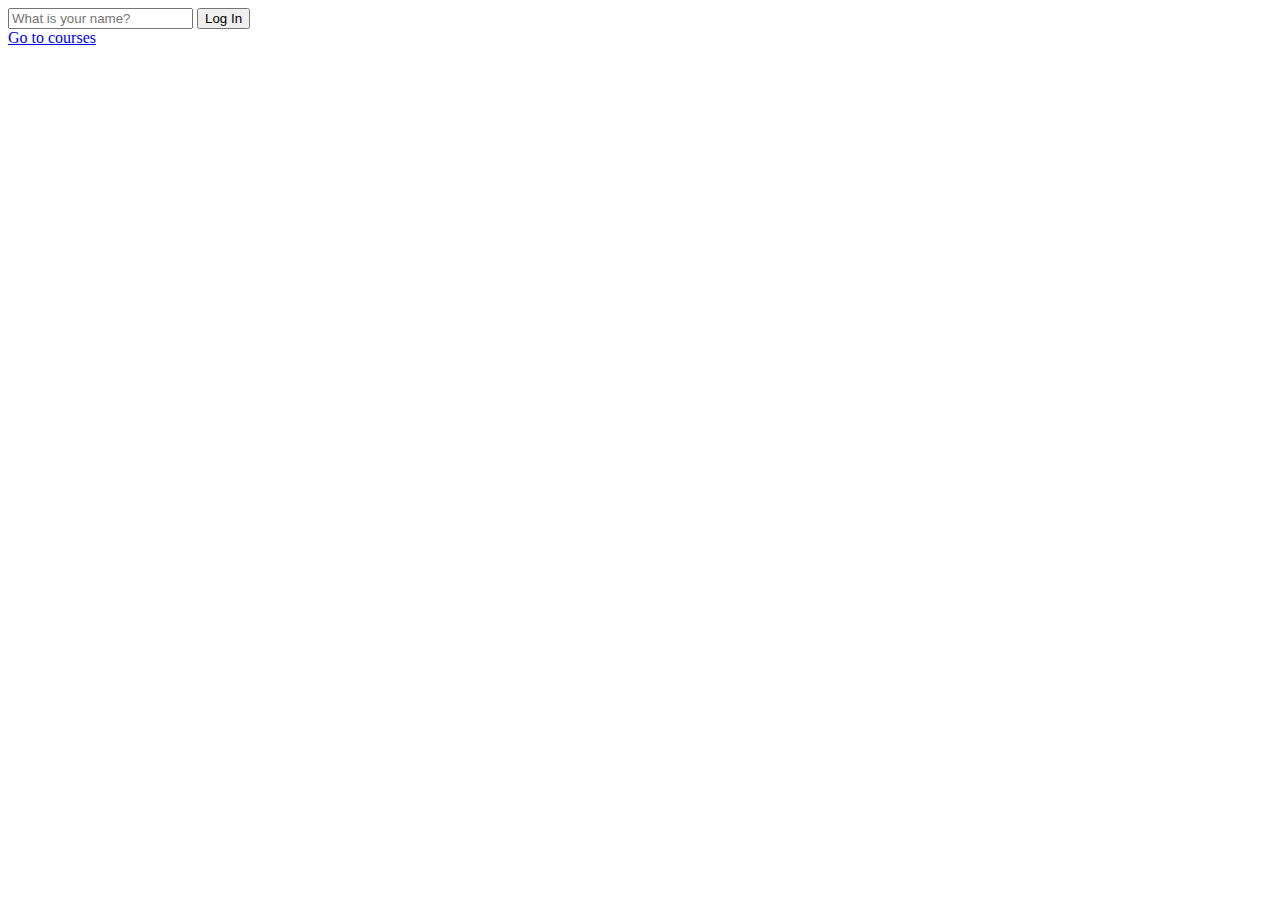
==== Login/index.html @ 40fe1934 "nomad : login form" ====
<!DOCTYPE html>
<html lang="en">
<head>
    <meta charset="UTF-8">
    <meta name="viewport" content="width=device-width, initial-scale=1.0">
    <title>Document</title>
</head>
<body>
    <form id = "login-form">
        <input required maxlength="15" type="text" placeholder="What is your name?">
        <input type="submit" value = "Log In"/>
    </form>
    <a href="https://nomadcoders.co">Go to courses</a>
    <script src = "app.js"></script>
</body>
</html>
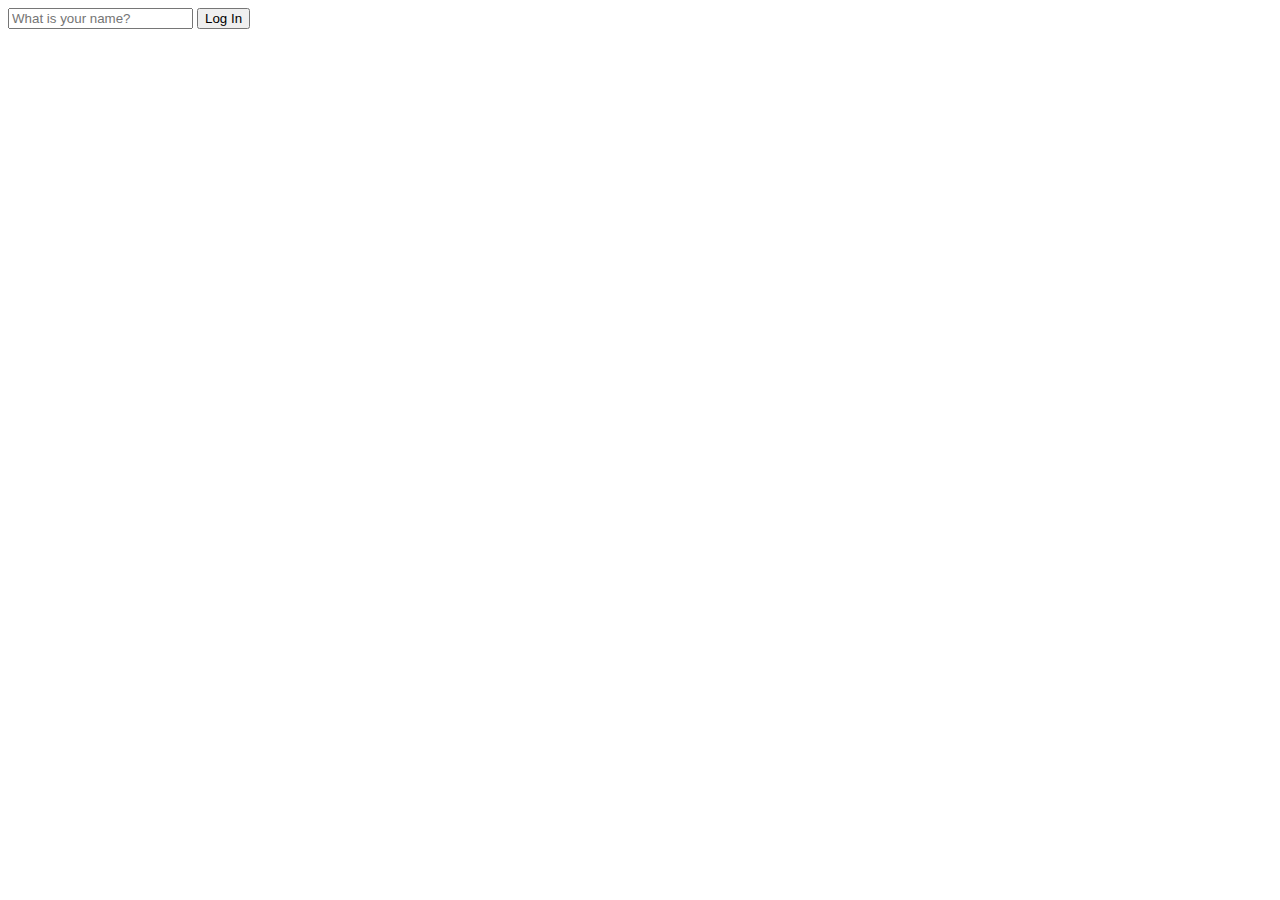
==== commit cace1028: "nomad : login form complete" ====
--- a/Login/index.html
+++ b/Login/index.html
@@ -3,14 +3,16 @@
 <head>
     <meta charset="UTF-8">
     <meta name="viewport" content="width=device-width, initial-scale=1.0">
+    <link rel="stylesheet" href="style.css" />
     <title>Document</title>
 </head>
 <body>
-    <form id = "login-form">
-        <input required maxlength="15" type="text" placeholder="What is your name?">
+    <form id = "login-form" class = "hidden">
+        <input required maxlength="15" type="text" placeholder="What is your name?"/>
         <input type="submit" value = "Log In"/>
     </form>
-    <a href="https://nomadcoders.co">Go to courses</a>
+    <h1 id = "greeting" class = "hidden"></h1>
     <script src = "app.js"></script>
 </body>
+
 </html>--- a/Login/style.css
+++ b/Login/style.css
@@ -0,0 +1,3 @@
+.hidden {
+    display: none;
+}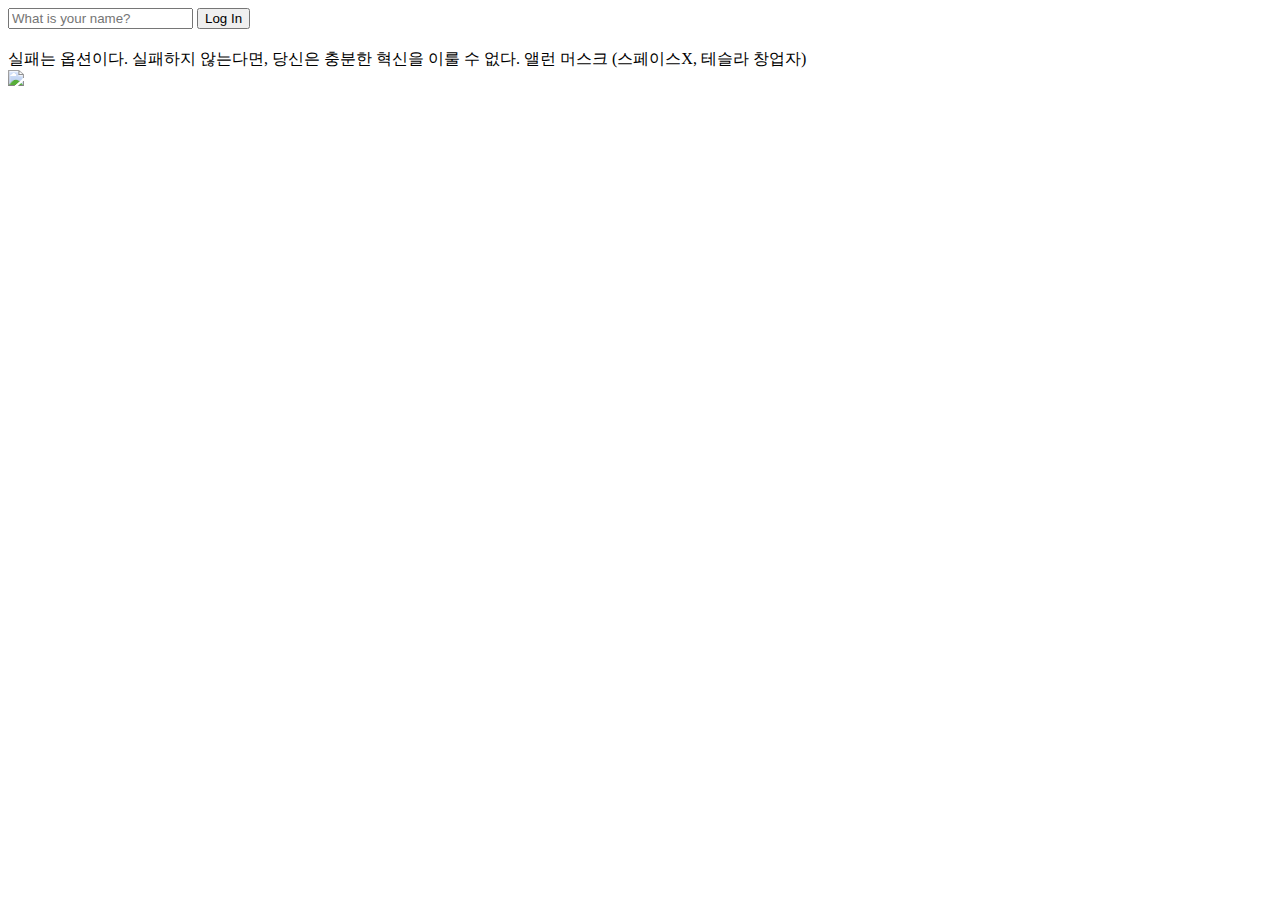
==== commit 3b40513f: "nomad : clock,background,quotes" ====
--- a/Login/index.html
+++ b/Login/index.html
@@ -3,7 +3,7 @@
 <head>
     <meta charset="UTF-8">
     <meta name="viewport" content="width=device-width, initial-scale=1.0">
-    <link rel="stylesheet" href="style.css" />
+    <link rel="stylesheet" href="css/style.css" />
     <title>Document</title>
 </head>
 <body>
@@ -11,8 +11,17 @@
         <input required maxlength="15" type="text" placeholder="What is your name?"/>
         <input type="submit" value = "Log In"/>
     </form>
+    <h2 id = "clock"></h2>
     <h1 id = "greeting" class = "hidden"></h1>
-    <script src = "app.js"></script>
+    <div id="quote">
+        <span></span>
+        <span></span>
+    </div>
+    <script src = "js/greetings.js"></script>
+    <script src = "js/clock.js"></script>
+    <script src = "js/quotes.js"></script>
+    <script src = "js/background.js"></script>
+
 </body>
 
 </html>--- a/Login/css/style.css
+++ b/Login/css/style.css
@@ -0,0 +1,3 @@
+.hidden {
+    display: none;
+}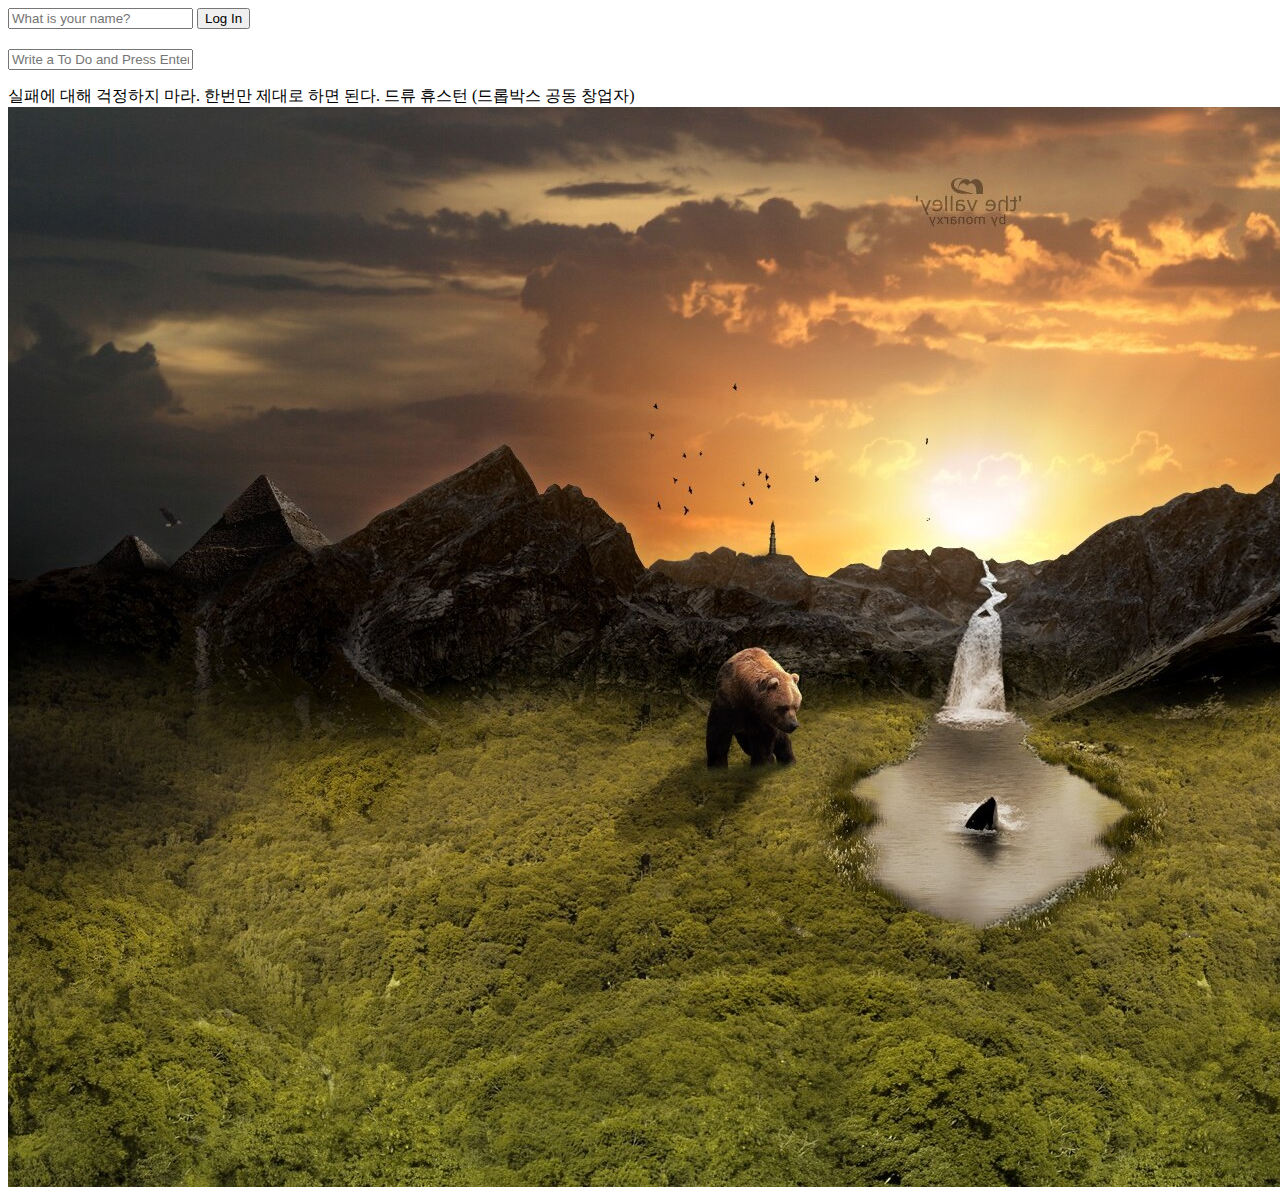
==== commit 4003c5e2: "nomad : crome app" ====
--- a/Login/index.html
+++ b/Login/index.html
@@ -13,7 +13,15 @@
     </form>
     <h2 id = "clock"></h2>
     <h1 id = "greeting" class = "hidden"></h1>
+    <form id = "todo-form">
+        <input type="text" placeholder="Write a To Do and Press Enter" required>
+    </form>
+    <ul id="todo-list"></ul>
     <div id="quote">
+        <span></span>
+        <span></span>
+    </div>
+    <div id="weather">
         <span></span>
         <span></span>
     </div>
@@ -21,6 +29,9 @@
     <script src = "js/clock.js"></script>
     <script src = "js/quotes.js"></script>
     <script src = "js/background.js"></script>
+    <script src = "js/todo.js"></script>
+    <script src = "js/weather.js"></script>
+
 
 </body>
 
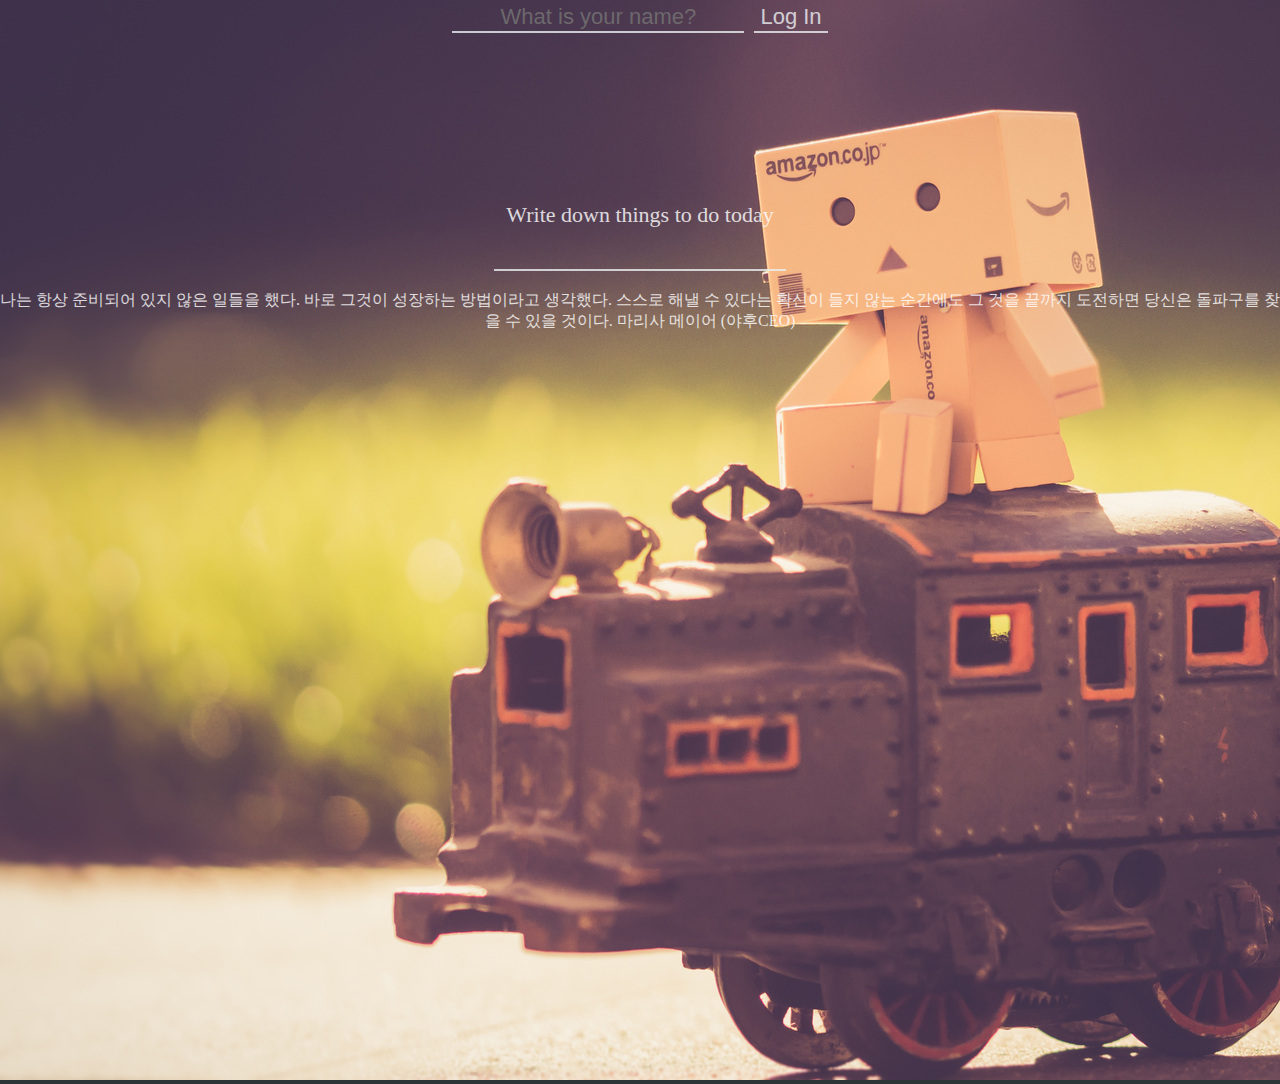
==== commit 32d287f9: "nomad: Datepicker" ====
--- a/Login/index.html
+++ b/Login/index.html
@@ -3,18 +3,21 @@
 <head>
     <meta charset="UTF-8">
     <meta name="viewport" content="width=device-width, initial-scale=1.0">
-    <link rel="stylesheet" href="css/style.css" />
+    <link rel="stylesheet" href="css/index.css" />
     <title>Document</title>
 </head>
 <body>
+    <div id="imgg">
     <form id = "login-form" class = "hidden">
         <input required maxlength="15" type="text" placeholder="What is your name?"/>
         <input type="submit" value = "Log In"/>
     </form>
-    <h2 id = "clock"></h2>
-    <h1 id = "greeting" class = "hidden"></h1>
+    <h1 id = "clock"></h1>
+    <h4 id = "greeting" class = "hidden"></h4>
+
+    <h5>Write down things to do today</h5>
     <form id = "todo-form">
-        <input type="text" placeholder="Write a To Do and Press Enter" required>
+        <input type="text" placeholder=""/>
     </form>
     <ul id="todo-list"></ul>
     <div id="quote">
@@ -25,6 +28,7 @@
         <span></span>
         <span></span>
     </div>
+</div>
     <script src = "js/greetings.js"></script>
     <script src = "js/clock.js"></script>
     <script src = "js/quotes.js"></script>
--- a/Login/css/index.css
+++ b/Login/css/index.css
@@ -0,0 +1,111 @@
+*{
+    color: white;
+}
+
+.hidden{
+    display: none;
+}
+
+body{
+    background-color: #2d3436;
+    text-align: center;
+    color: #ecf0f1;
+    padding: 10%;
+}
+
+h1{
+    font-size: 112px;
+    margin-top:13%;
+    margin-bottom: 0px;
+}
+
+h5{
+    font-weight: 100;
+    font-size: 22px;
+    margin-bottom: 10px;
+}
+
+input {
+    border: none;
+    background: transparent;
+    font-size: 22px;
+    margin: 3px;
+    text-align:center;
+    color: #ecf0f1;
+    border-bottom: 2px solid #ecf0f1;
+}
+
+ul {
+    margin-left: 40%;
+}
+
+li{
+    list-style: none;
+    font-size: 20px;
+    text-align:left;
+    color: #ecf0f1;
+}
+li:before{
+    content:'🤍';
+    display: inline;
+    vertical-align: left;
+    padding: 5px;
+}
+
+button{
+    border: none;
+    background: transparent;
+    font-size: 22px;
+}
+
+.form,
+.greetings {
+    display: none;
+}
+
+.showing{
+    display: block;
+    transition: color .5s ease-in-out;
+    font-size: 34px;
+    margin-top: 0px;
+}
+
+
+
+.js-temp{
+    font-weight: 500;
+    font-size: 22px;
+    padding-left: 95%;
+}
+
+.js-place{
+    font-weight: 300;
+    font-size: 12px;
+    padding-left: 95%;
+}
+body {
+    position: absolute;
+    margin: 0;
+    padding : 0;
+    opacity:1;
+}
+
+#imgg {
+    position: absolute;
+    animation: fadeIn 0.5s linear;
+    width:100vw;
+    height: 100vh;
+    margin: 0;
+    padding : 0;
+    opacity:0.8;
+}
+
+@keyframes fadeIn{
+    from {
+        opacity: 0;
+    }
+    to{
+        opacity : 1;
+    }
+}
+
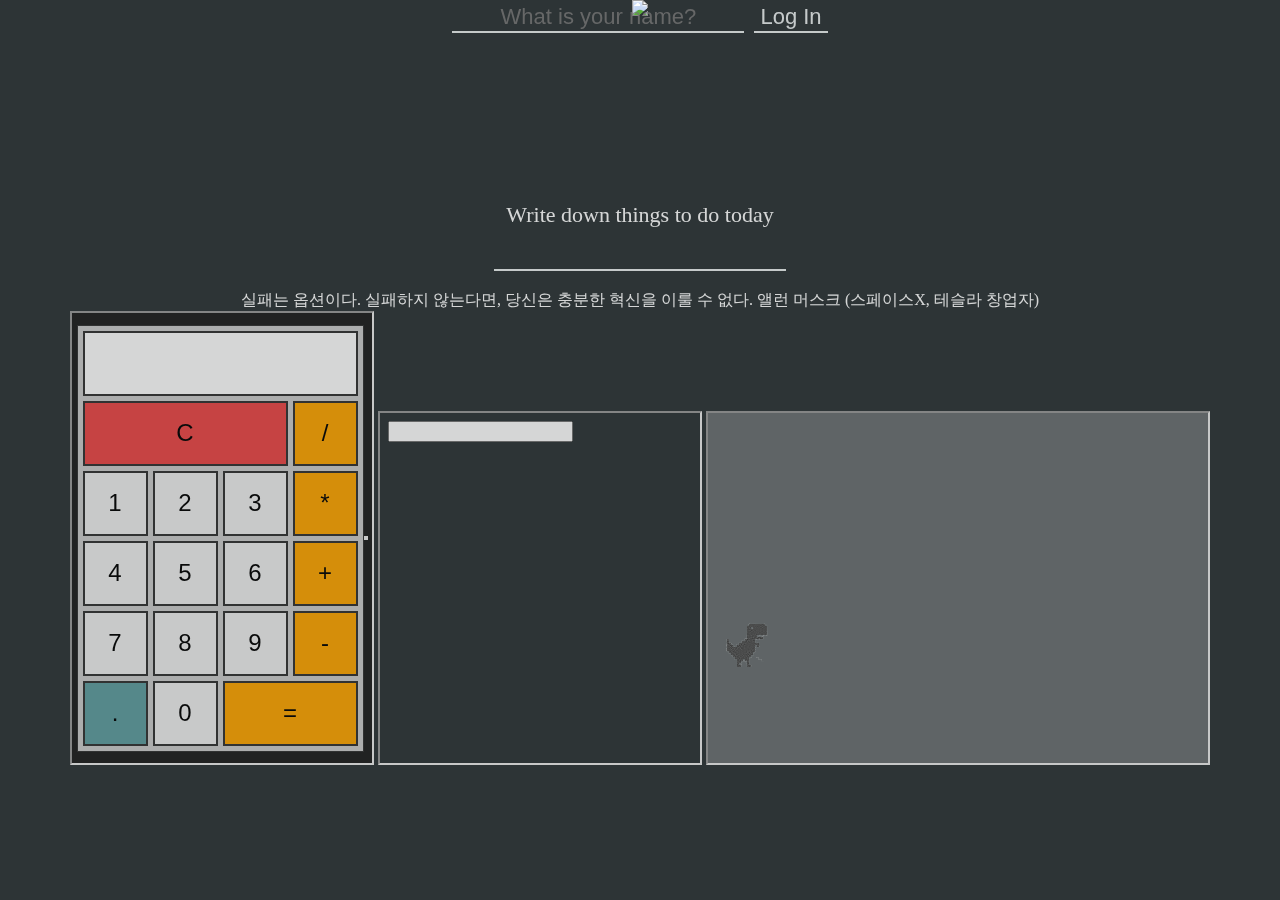
==== commit f4f5445e: "nomad: Dino Game" ====
--- a/Login/index.html
+++ b/Login/index.html
@@ -5,6 +5,13 @@
     <meta name="viewport" content="width=device-width, initial-scale=1.0">
     <link rel="stylesheet" href="css/index.css" />
     <title>Document</title>
+    <!-- <script src="//code.jquery.com/jquery-1.11.0.min.js"></script>
+    <script type="text/javascript">
+        $(document).ready(function(){
+    $("#calculator").load("calculator/calculator.html");
+    $("#calendar").load("Datepicker/calendar.html");
+}); -->
+    </script>
 </head>
 <body>
     <div id="imgg">
@@ -28,6 +35,14 @@
         <span></span>
         <span></span>
     </div>
+    <!-- <div id = "calendar"></div>
+    <div id = "calculator"></div> -->
+    <div id="study">
+        <iframe src="calculator/calculator.html" style = "height:450px;"></iframe>
+        <iframe src="Datepicker/calendar.html" style = "height:350px;width: 320px;"></iframe>
+        <iframe src="Game/game.html" style = "height:350px;width: 500px;"></iframe>
+    </div>
+
 </div>
     <script src = "js/greetings.js"></script>
     <script src = "js/clock.js"></script>
@@ -36,7 +51,6 @@
     <script src = "js/todo.js"></script>
     <script src = "js/weather.js"></script>
 
-
 </body>
 
 </html>--- a/Login/css/index.css
+++ b/Login/css/index.css
@@ -84,20 +84,18 @@
     padding-left: 95%;
 }
 body {
-    position: absolute;
     margin: 0;
     padding : 0;
-    opacity:1;
 }
 
 #imgg {
     position: absolute;
     animation: fadeIn 0.5s linear;
+    opacity:0.8;
+}
+#study{
     width:100vw;
-    height: 100vh;
-    margin: 0;
-    padding : 0;
-    opacity:0.8;
+    height: 300px;
 }
 
 @keyframes fadeIn{
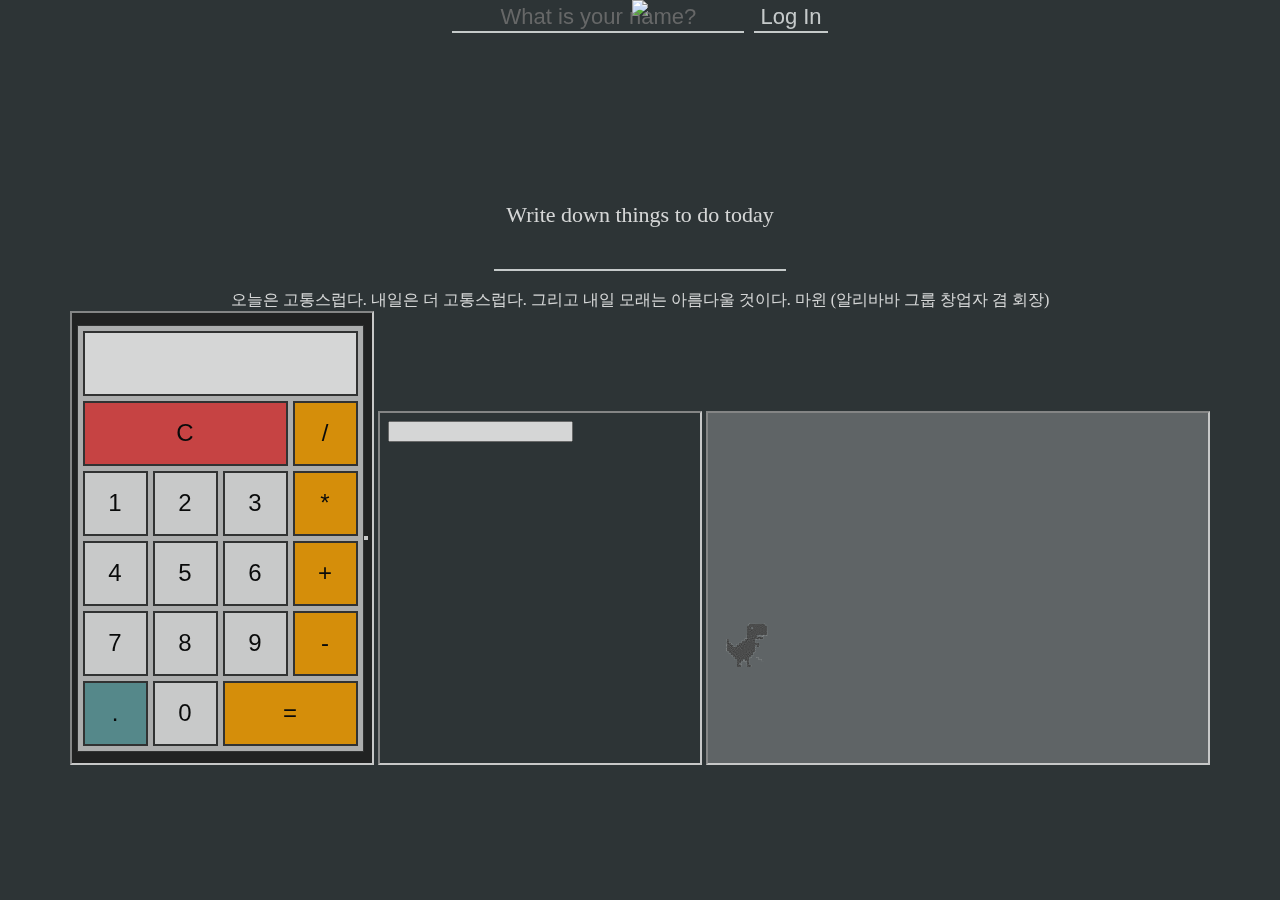
==== commit 64907f4f: "nomad: my crome setting" ====
--- a/Login/index.html
+++ b/Login/index.html
@@ -37,6 +37,7 @@
     </div>
     <!-- <div id = "calendar"></div>
     <div id = "calculator"></div> -->
+
     <div id="study">
         <iframe src="calculator/calculator.html" style = "height:450px;"></iframe>
         <iframe src="Datepicker/calendar.html" style = "height:350px;width: 320px;"></iframe>
@@ -52,5 +53,6 @@
     <script src = "js/weather.js"></script>
 
 </body>
+<footer style = "background-color: black;"></footer>
 
 </html>--- a/Login/css/index.css
+++ b/Login/css/index.css
@@ -8,7 +8,9 @@
 
 body{
     background-color: #2d3436;
+    display: flex;
     text-align: center;
+    justify-content: center;
     color: #ecf0f1;
     padding: 10%;
 }
@@ -78,11 +80,6 @@
     padding-left: 95%;
 }
 
-.js-place{
-    font-weight: 300;
-    font-size: 12px;
-    padding-left: 95%;
-}
 body {
     margin: 0;
     padding : 0;
@@ -95,7 +92,6 @@
 }
 #study{
     width:100vw;
-    height: 300px;
 }
 
 @keyframes fadeIn{
